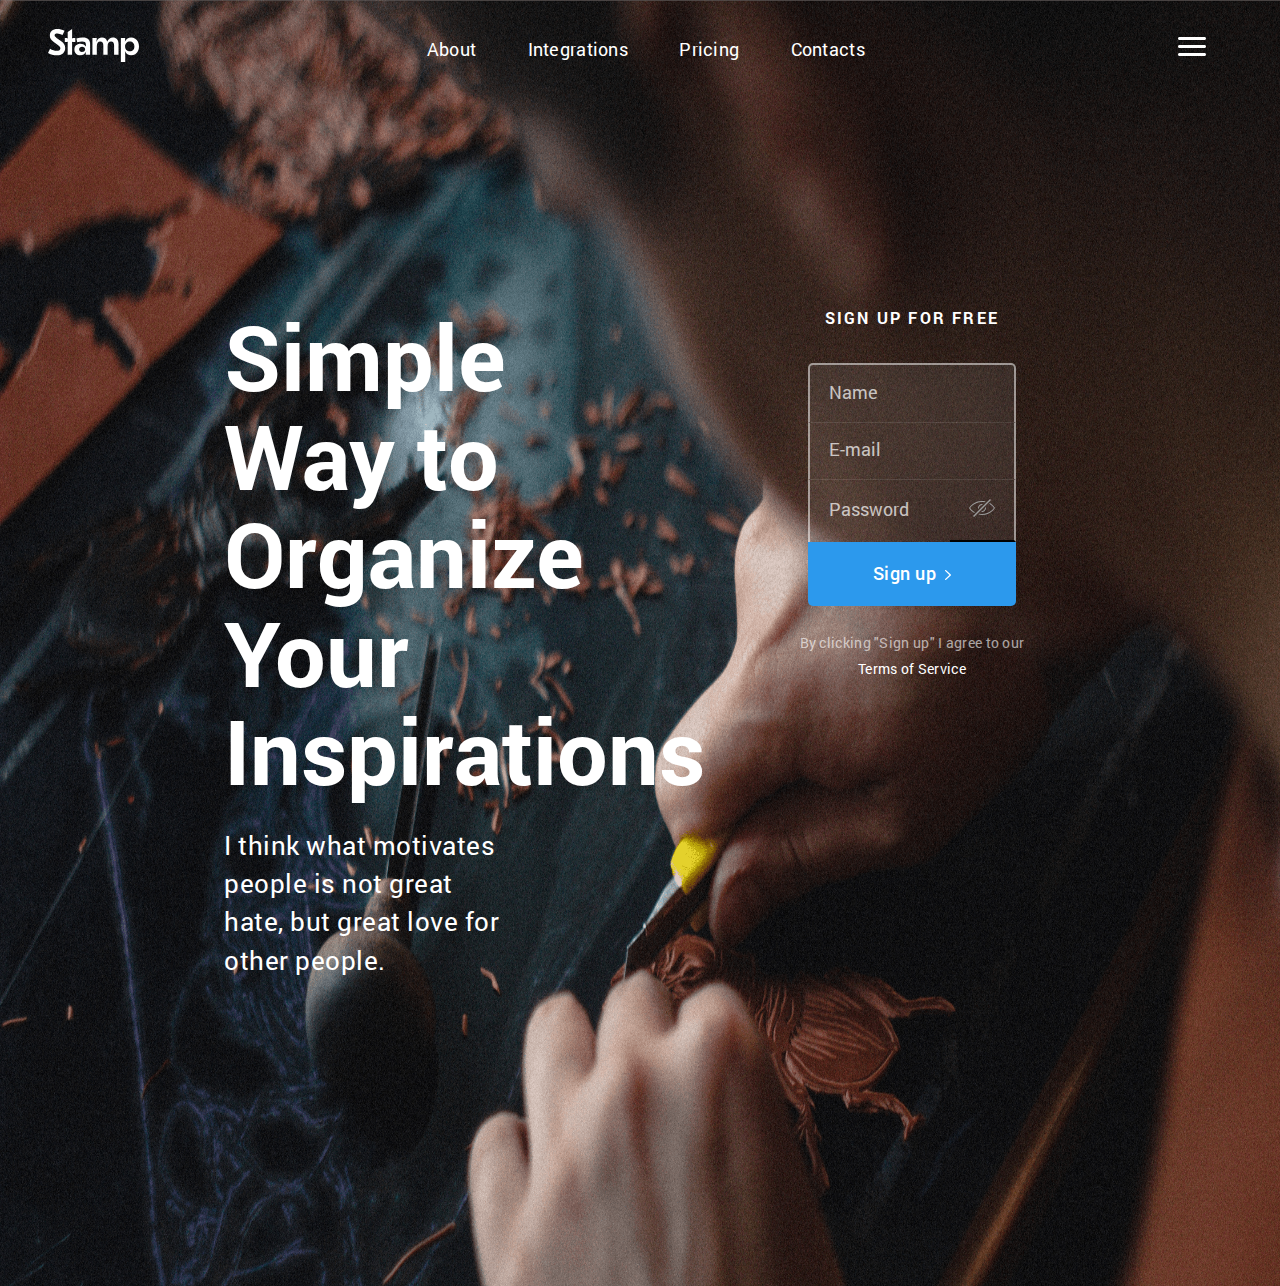
==== index.html @ 06d4e89f "Building layout per design.png" ====
<!DOCTYPE html>
<html lang="en">
  <head>
    <meta charset="utf-8">
    <meta http-equiv="X-UA-Compatible" content="IE=edge">
    <meta name="viewport" content="width=device-width, initial-scale=1.0">
    <title>Thesis - Stamp assessment</title>
    <link href="css/style.css" rel="stylesheet">
    <link href="css/responsive.css" rel="stylesheet">
    <link href="css/nav.css" rel="stylesheet">
    <link href="css/section-hero.css" rel="stylesheet">
  </head>
  <body>
    <header>
      <div class="container">
        <div class="items-container">
          <h1 class="header-logo">
            <a href="#" class="nav-brand">
              <svg width="91px" height="33px" viewBox="0 0 91 33" version="1.1" xmlns="http://www.w3.org/2000/svg" xmlns:xlink="http://www.w3.org/1999/xlink"><g id="Page-1" stroke="none" stroke-width="1" fill="none" fill-rule="evenodd"><g id="Header" transform="translate(-60.000000, -33.000000)" fill="#FFFFFF">
                <path d="M76.589137,34.8032787 L74.5379856,38.9868852 C72.7147307,37.9530003 70.9634728,37.4360656 69.2841591,37.4360656 C67.5088847,37.4360656 66.6212608,38.0491742 66.6212608,39.2754098 C66.6212608,39.7562866 66.7651998,40.1830582 67.0530821,40.5557377 C67.3409645,40.9284172 67.844751,41.3792323 68.5644569,41.9081967 L72.9186555,45.0098361 C74.4300378,46.0677649 75.5215753,47.1376995 76.1933008,48.2196721 C76.8650262,49.3016448 77.2008839,50.575949 77.2008839,52.042623 C77.2008839,54.374875 76.4452041,56.1721248 74.9338218,57.4344262 C73.4224395,58.6967276 71.3233289,59.3278689 68.6364271,59.3278689 C67.0770644,59.3278689 65.5537098,59.1114776 64.0663177,58.6786885 C62.5789256,58.2458995 61.2235,57.6568343 60,56.9114754 L62.0871365,52.6918033 C63.1427051,53.3409869 64.2462376,53.8639324 65.3977669,54.2606557 C66.5492963,54.657379 67.6768185,54.8557377 68.7803675,54.8557377 C69.9318969,54.8557377 70.8195208,54.6213138 71.4432659,54.152459 C72.0670109,53.6836042 72.3788788,53.0644847 72.3788788,52.295082 C72.3788788,51.7180299 72.1869601,51.1710408 71.803117,50.6540984 C71.4192739,50.1371559 70.7715483,49.5541016 69.8599209,48.904918 L65.7576181,45.947541 C64.4381573,45.0098314 63.4485766,44.0120271 62.7888462,42.9540984 C62.1291159,41.8961696 61.7992556,40.7060175 61.7992556,39.3836066 C61.7992556,37.412012 62.4649736,35.855197 63.7964294,34.7131148 C65.1278852,33.5710325 66.9691051,33 69.3201442,33 C71.7191637,33 74.1421371,33.6010869 76.589137,34.8032787 L76.589137,34.8032787 Z M84.1174343,40.6459016 C84.1174343,41.3912606 84.0574597,41.9562822 83.9375087,42.3409836 L84.0454641,42.4131148 C84.1894052,42.2928956 84.3753265,42.2147543 84.6032333,42.1786885 C84.8311402,42.1426228 85.1490055,42.1245902 85.5568388,42.1245902 L87.3201093,42.1245902 L87.3201093,46.0557377 L85.5568388,46.0557377 C85.1250153,46.0557377 84.8011525,46.0377051 84.5852408,46.0016393 C84.369329,45.9655736 84.1894052,45.899454 84.0454641,45.8032787 L83.9375087,45.8754098 C84.0094793,46.1158482 84.057459,46.4043699 84.0814492,46.7409836 C84.1054394,47.0775973 84.1174343,47.4622929 84.1174343,47.895082 L84.1174343,58.7868852 L79.6912654,58.7868852 L79.6912654,47.895082 C79.6912654,47.4622929 79.7032603,47.0775973 79.7272505,46.7409836 C79.7512407,46.4043699 79.8112153,46.1158482 79.9071761,45.8754098 L79.7992207,45.8032787 C79.6312894,45.899454 79.4453682,45.9655736 79.2414515,46.0016393 C79.0375348,46.0377051 78.7076746,46.0557377 78.2518609,46.0557377 L76.8124564,46.0557377 L76.8124564,42.1245902 L78.2518609,42.1245902 C78.6836844,42.1245902 79.0135446,42.1426228 79.2414515,42.1786885 C79.4693584,42.2147543 79.6552796,42.2928956 79.7992207,42.4131148 L79.9071761,42.3409836 C79.7632349,41.9562822 79.6912654,41.3912606 79.6912654,40.6459016 L79.6912654,36.0655738 L83.7575832,33.2163934 L84.1174343,33.2163934 L84.1174343,40.6459016 Z M100.354129,43.1704918 C101.529648,44.2284206 102.117399,45.9355073 102.117399,48.2918033 L102.117399,58.7868852 L97.6552454,58.7868852 C97.6552454,57.656825 97.8351692,56.6710425 98.1950221,55.8295082 L98.0510816,55.757377 C96.8275817,58.1377168 94.9203898,59.3278689 92.3294487,59.3278689 C90.5541743,59.3278689 89.1207816,58.7929015 88.0292277,57.7229508 C86.9376738,56.6530001 86.3919051,55.2404459 86.3919051,53.4852459 C86.3919051,51.7300459 86.9376738,50.3295134 88.0292277,49.2836066 C89.1207816,48.2376997 90.5781641,47.7147541 92.4014189,47.7147541 C93.6489091,47.7147541 94.746444,47.9611997 95.6940568,48.4540984 C96.6416695,48.946997 97.4033467,49.6622904 97.9791114,50.6 L98.1230519,50.5278689 C97.9311303,49.9508168 97.835171,49.1333386 97.835171,48.0754098 C97.7871906,47.2098317 97.4453354,46.5486362 96.8095953,46.0918033 C96.1738551,45.6349704 95.2922286,45.4065574 94.1646895,45.4065574 C92.8692189,45.4065574 91.2259152,45.6469921 89.234729,46.1278689 L88.3710863,42.4131148 C90.5302039,41.8601065 92.6173195,41.5836066 94.6324959,41.5836066 C97.2714174,41.5836066 99.1786093,42.112563 100.354129,43.1704918 L100.354129,43.1704918 Z M91.9336125,51.4655738 C91.381838,51.9464505 91.1059549,52.5715809 91.1059549,53.3409836 C91.1059549,54.1103864 91.3758405,54.7295059 91.9156199,55.1983607 C92.4553993,55.6672155 93.1690969,55.9016393 94.0567341,55.9016393 C94.9683615,55.9016393 95.7120464,55.6612046 96.2878111,55.1803279 C96.8635758,54.6994511 97.1514538,54.0743208 97.1514538,53.304918 C97.1514538,52.5595591 96.8695733,51.9464505 96.3058037,51.4655738 C95.7420341,50.984697 95.0043467,50.7442623 94.0927192,50.7442623 C93.205082,50.7442623 92.485387,50.984697 91.9336125,51.4655738 L91.9336125,51.4655738 Z M104.427855,42.1245902 L108.782054,42.1245902 C108.782054,43.3989135 108.65011,44.565022 108.386218,45.6229508 L108.530158,45.695082 C109.081933,44.2764956 109.79563,43.2366153 110.671272,42.5754098 C111.546915,41.9142043 112.692429,41.5836066 114.107851,41.5836066 C116.818743,41.5836066 118.510026,42.9300412 119.181752,45.6229508 L119.325692,45.6229508 C119.733525,44.3726713 120.417236,43.3868889 121.376843,42.6655738 C122.336451,41.9442587 123.523948,41.5836066 124.93937,41.5836066 C126.690654,41.5836066 128.058074,42.1305956 129.041672,43.2245902 C130.02527,44.3185847 130.517062,45.9234867 130.517062,48.0393443 L130.517062,58.7868852 L126.090893,58.7868852 L126.090893,49.4819672 C126.090893,48.1355124 125.839,47.1557408 125.335206,46.542623 C124.831412,45.9295051 124.075732,45.6229508 123.068144,45.6229508 C120.765085,45.6229508 119.613573,47.2699289 119.613573,50.5639344 L119.613573,58.7868852 L115.331344,58.7868852 L115.331344,49.4459016 C115.331344,48.0994468 115.073454,47.1256861 114.557665,46.5245902 C114.041875,45.9234943 113.280198,45.6229508 112.27261,45.6229508 C109.969551,45.6229508 108.818039,47.2699289 108.818039,50.5639344 L108.818039,58.7868852 L104.427855,58.7868852 L104.427855,42.1245902 Z M147.185578,42.7016393 C148.385088,43.4469983 149.320691,44.4928894 149.992417,45.8393443 C150.664142,47.1857991 151,48.7245815 151,50.4557377 C151,52.2109377 150.67014,53.755731 150.010409,55.0901639 C149.350679,56.4245968 148.42707,57.4644771 147.239556,58.2098361 C146.052041,58.955195 144.690618,59.3278689 143.155245,59.3278689 C141.739824,59.3278689 140.504347,58.9852493 139.448779,58.3 C138.39321,57.6147507 137.589551,56.6109356 137.037776,55.2885246 L136.893836,55.3245902 C137.109748,56.3584751 137.217702,57.4885185 137.217702,58.7147541 L137.217702,66 L132.863503,66 L132.863503,42.1245902 L137.181717,42.1245902 C137.181717,43.5672203 137.073762,44.7213071 136.857851,45.5868852 L137.001791,45.6229508 C138.297262,42.9300412 140.336398,41.5836066 143.11926,41.5836066 C144.630643,41.5836066 145.986068,41.9562804 147.185578,42.7016393 L147.185578,42.7016393 Z M138.405211,46.957377 C137.517573,47.846999 137.073761,49.0131075 137.073761,50.4557377 C137.073761,51.8983679 137.517573,53.0644764 138.405211,53.9540984 C139.292848,54.8437203 140.44436,55.2885246 141.859781,55.2885246 C143.275203,55.2885246 144.384733,54.855742 145.188404,53.9901639 C145.992076,53.1245858 146.393906,51.9464555 146.393906,50.4557377 C146.393906,48.9650199 145.986078,47.7868896 145.170412,46.9213115 C144.354745,46.0557334 143.251213,45.6229508 141.859781,45.6229508 C140.44436,45.6229508 139.292848,46.0677551 138.405211,46.957377 L138.405211,46.957377 Z" id="Logo">
                </path></g></g>
              </svg>
            </a>
          </h1>
          <nav class="navbar-list">
            <ul class="nav-list">
              <li class="nav-item">
                <a href="#" class="nav-link robo-reg">About</a>
              </li>
              <li class="nav-item">
                <a href="#" class="nav-link robo-reg">Integrations</a>
              </li>
              <li class="nav-item">
                <a href="#" class="nav-link robo-reg">Pricing</a>
              </li>
              <li class="nav-item">
                <a href="#" class="nav-link robo-reg">Contacts</a>
              </li>
            </ul>
          </nav>
          <nav class="navbar-list-icon">
            <div class="nav-bars">
              <a href="">
                <svg width="28px" height="19px" viewBox="0 0 28 19" version="1.1" xmlns="http://www.w3.org/2000/svg" xmlns:xlink="http://www.w3.org/1999/xlink"><g id="Page-1" stroke="none" stroke-width="1" fill="none" fill-rule="evenodd"><g id="Header" transform="translate(-1352.000000, -40.000000)" fill="#FFFFFF">
                  <path d="M1378.6,48 L1353.4,48 C1352.6272,48 1352,48.672 1352,49.5 C1352,50.328 1352.6272,51 1353.4,51 L1378.6,51 C1379.3728,51 1380,50.328 1380,49.5 C1380,48.672 1379.3728,48 1378.6,48 M1378.6,56 L1353.4,56 C1352.6272,56 1352,56.672 1352,57.5 C1352,58.328 1352.6272,59 1353.4,59 L1378.6,59 C1379.3728,59 1380,58.328 1380,57.5 C1380,56.672 1379.3728,56 1378.6,56 M1353.4,43 L1378.6,43 C1379.3728,43 1380,42.328 1380,41.5 C1380,40.672 1379.3728,40 1378.6,40 L1353.4,40 C1352.6272,40 1352,40.672 1352,41.5 C1352,42.328 1352.6272,43 1353.4,43" id="Menu-Icon">
                  </path></g></g>
                </svg>
              </a>
            </div>
          </nav>
        </div> <!-- /.items-container -->
      </div> <!-- /.container -->
    </header>
    <section class="hero flex-container">
      <div class="hero-text">
        <h1 class="robo-bold">Simple Way to Organize Your Inspirations</h1>
        <p class="robo-reg">I think what motivates people is not great hate, but great love for other people.</p>
      </div> <!-- /.hero-text -->
      <div class="hero-form">
        <h4 class="robo-bold text-center">Sign up for free</h4>
        <div class="input-group">
          <form> <!-- inactive / no submission -->
            <input type="text" name="name" placeholder="Name" value="" class="robo-reg name-input" />
            <input type="text" name="email" placeholder="E-mail" value="" class="robo-reg email-input" />
            <div class="password-input">
              <input type="password" name="password" placeholder="Password" value="" class="robo-reg" id="id_password" />
              <button type="button" class="pass-btn"><svg id="togglePassword" width="26px" height="18px" viewBox="0 0 26 18" version="1.1" xmlns="http://www.w3.org/2000/svg" xmlns:xlink="http://www.w3.org/1999/xlink"><g id="Page-1" stroke="none" stroke-width="1" fill="none" fill-rule="evenodd"><g id="Page" transform="translate(-1244.000000, -463.000000)" fill="#9B9B9B"><g id="Sign-Up-Form" transform="translate(830.000000, 267.000000)"><g id="Form" transform="translate(0.000000, 52.000000)">
                <path d="M419.108699,157.891301 C415.617208,155.830115 414,153 414,153 C414,153 418,146 427,146 C428.304511,146 429.503975,146.147065 430.601439,146.398561 L429.751902,147.248098 C428.897148,147.090055 427.980093,147 427,147 C419,147 415.199951,153 415.199951,153 C415.199951,153 416.714728,155.391723 419.844927,157.155073 L419.108699,157.891301 L419.108699,157.891301 L419.108699,157.891301 L419.108699,157.891301 Z M423.398561,159.601439 C424.496025,159.852936 425.695489,160 427,160 C436,159.999999 440,153 440,153 C440,153 438.382792,150.169886 434.891301,148.108699 L434.155073,148.844927 C437.285272,150.608278 438.800049,153 438.800049,153 C438.800049,153 435,158.999999 427,159 C426.019907,159 425.102851,158.909945 424.248098,158.751902 L423.398561,159.601439 L423.398561,159.601439 L423.398561,159.601439 L423.398561,159.601439 Z M430.898653,152.101347 C430.964966,152.390211 431,152.691014 431,153 C431,155.209139 429.209139,157 427,157 C426.691014,157 426.390212,156.964966 426.101347,156.898653 L427,156 C427.767767,156 428.535534,155.707107 429.12132,155.12132 C429.707107,154.535534 430,153.767767 430,153 L430.898653,152.101347 L430.898653,152.101347 L430.898653,152.101347 L430.898653,152.101347 Z M427.898653,149.101347 C427.609788,149.035034 427.308986,149 427,149 C424.790861,149 423,150.790861 423,153 C423,153.308986 423.035034,153.609789 423.101347,153.898653 L424,153 C424,152.232233 424.292893,151.464466 424.87868,150.87868 C425.464466,150.292893 426.232233,150 427,150 L427.898653,149.101347 L427.898653,149.101347 L427.898653,149.101347 L427.898653,149.101347 Z M435,144 L418,161 L419,162 L436,145 L435,144 L435,144 L435,144 Z" id="Icon">
                </path></g></g></g></g>
              </svg></button>
            </div> <!-- /.password-input -->
            <button type="button" name="button" class="form-btn robo-med">Sign up&nbsp;&nbsp;<svg width="6px" height="10px" viewBox="0 0 6 10" version="1.1" xmlns="http://www.w3.org/2000/svg" xmlns:xlink="http://www.w3.org/1999/xlink"><g id="Page-1" stroke="none" stroke-width="1" fill="none" fill-rule="evenodd"><g id="Page" transform="translate(-1093.000000, -526.000000)" fill="#FFFFFF"><g id="Sign-Up-Form" transform="translate(830.000000, 267.000000)"><g id="Form" transform="translate(0.000000, 52.000000)"><path d="M264.137885,207.183278 C263.877854,206.938907 263.455553,206.938907 263.195522,207.183278 C262.934826,207.427025 262.934826,207.823268 263.195522,208.067015 L267.390601,212.000078 L263.195522,215.933142 C262.934826,216.176888 262.934826,216.573132 263.195522,216.816878 C263.32587,216.938751 263.496121,217 263.667036,217 C263.837287,217 264.007537,216.938751 264.137885,216.816878 L268.804478,212.441946 C269.065174,212.1982 269.065174,211.801956 268.804478,211.55821 L264.137885,207.183278 Z" id="Icon"></path></g></g></g></g></svg></button>
          </form>
        </div> <!-- /.input-group -->
        <p class="robo-reg text-center" style="opacity: .6;">By clicking "Sign up" I agree to our</p>
        <p class="robo-reg text-center"><a href="#" class="terms-link">Terms of Service</a></p>
      </div> <!-- /.hero-form -->
    </section>

    <script src="js/main.js"></script>
  </body>
</html>
---- css/style.css ----
* {
  margin: 0;
  padding: 0;
}

*, *::before, *::after {
  box-sizing: border-box;
}

html {
  box-sizing: border-box;
}

body {
  /* min-height: 100vh; */
  background-image: url("../images/background-min.png");
  background-repeat: no-repeat;
  background-size: 100% 100%;
  background-position: top;

}

@font-face {
  font-family: robotoBold;
  src: url(roboto/Roboto-Bold.ttf);
}

.robo-bold {
  font-family: robotoBold;
}

@font-face {
  font-family: robotoRegular;
  src: url(roboto/Roboto-Regular.ttf);
}

.robo-reg {
  font-family: robotoRegular;
}

@font-face {
  font-family: robotoLight;
  src: url(roboto/Roboto-Light.ttf);
}

.robo-light {
  font-family: robotoLight;
}

@font-face {
  font-family: robotoMedium;
  src: url(roboto/Roboto-Medium.ttf);
}

.robo-med {
  font-family: robotoMedium;
}

.text-center {
  text-align: center !important;
}
.text-left {
  text-align: left !important;
}
.text-right {
  text-align: right !important;
}
---- css/responsive.css ----
@media (max-width: 768px) {
  .flex-container {
    flex-direction: column;
  }
  .flex-container > div {
    padding: 1rem 2rem;
  }
}

@media (max-width: 768px) {
  .nav-list {
    position: fixed;
    left: -100%;
    top: 5rem;
    flex-direction: column;

    width: 100%;

    text-align: center;
    transition: 0.3s;

  }

  /* .nav-menu.active {
    left: 0;
  } */

  .nav-item {
    margin: 2.5rem 0;
  }

  /* .hamburger {
    display: block;
    cursor: pointer;
  } */
}

@media (max-width: 700px) {
  body {
    background-size: cover;
  }
}
---- css/nav.css ----
header {
  position: absolute;
  top: 0;
  left: 0;
  width: 100%;
}

.container {
  position: relative;
  margin: 0 auto;
  padding: 0 16px;
  max-width: calc(100vw - 5%);
}

.items-container {
  display: flex;
  justify-content: space-between;
  align-items:
  min-height: 60px;
  padding: 1.8rem 0;
}

.nav-brand {
  display: block;
  outline: none;
}

.navbar-list {
  position: relative;
  z-index: 100;
}

.nav-list {
  display: flex;
  align-items: center;
  margin: 0;
  padding: 0;
  list-style: none;
}

.nav-item, .nav-bars {
  padding: .5rem 1.6rem;
}

.nav-link {
  color: #fff;
  text-decoration: none;
  font-size: 18px;
  letter-spacing: .3px;
}
---- css/section-hero.css ----
.flex-container {
  justify-content: space-between;
  padding: 18rem 6rem;
}

.flex-container, .password-input {
  display: flex;
}

.flex-container > div {
  /* margin: .5rem; */
  padding: 1.2rem 8rem;
  width: 50%;
}

.hero h1 {
  font-size: 5.6rem;
  line-height: 1.1;
  margin-bottom: 1.6rem;
}

.hero h1, .hero p, .hero-form p, .input-group input::placeholder, .form-btn, .hero-form h4, .terms-link {
  color: #fff;
}

.hero-text p {
  font-size: 1.6rem;
  letter-spacing: .5px;
  line-height: 1.5;
}

.hero-form h4 {
  letter-spacing: 2.2px;
  margin-bottom: 2.2rem;
  font-size: 1rem;
  text-transform: uppercase;
}

.input-group input {
  border-left: 2px solid rgba(255, 255, 255, 0.5);
}

.input-group input, .form-btn {
  width: 100%;
}

.input-group input, .pass-btn {
  background: rgba(255, 255, 255, 0.08);
  outline: none;
  padding: 1.2rem;
}

.name-input {
  border-radius: 5px 5px 0 0;
  border-top: 2px solid rgba(255, 255, 255, 0.5);
}

.name-input, .email-input {
  border-bottom: 1px solid rgba(255, 255, 255, 0.1);
}

.name-input, .email-input, .pass-btn {
  border-right: 2px solid rgba(255, 255, 255, 0.5);
}

.email-input, #id_password, .pass-btn {
  border-top: none;
}

#id_password {
  width: 90%;
  border-right: none;
  border-radius: 0;
  border-bottom: none;
}

.pass-btn {
  border-left: none;
}

.input-group input::placeholder {
  opacity: .7;
}

.input-group input::placeholder, .form-btn {
  font-size: 1.1rem;
}

.input-group {
  padding-left: 2.5rem;
  padding-right: 2.5rem;
  margin-bottom: 1.5rem;
}

.form-btn {
  background: #2C99ED;
  letter-spacing: .5px;
  border: none;
  border-radius: 0 0 5px 5px;
  padding: 1.3rem;
}

.form-btn, .terms-link {
  transition: all .3s ease;
}

.form-btn:hover {
  background: rgba(44,153,237,0.8);
}

.form-btn:hover, #togglePassword:hover {
  cursor: pointer;
}

.hero-form p {
  letter-spacing: .3px;
  line-height: 1.8;
  font-size: .9rem;
}

.terms-link {
  text-decoration: none;
}
.terms-link:hover {
  text-decoration: underline;
}
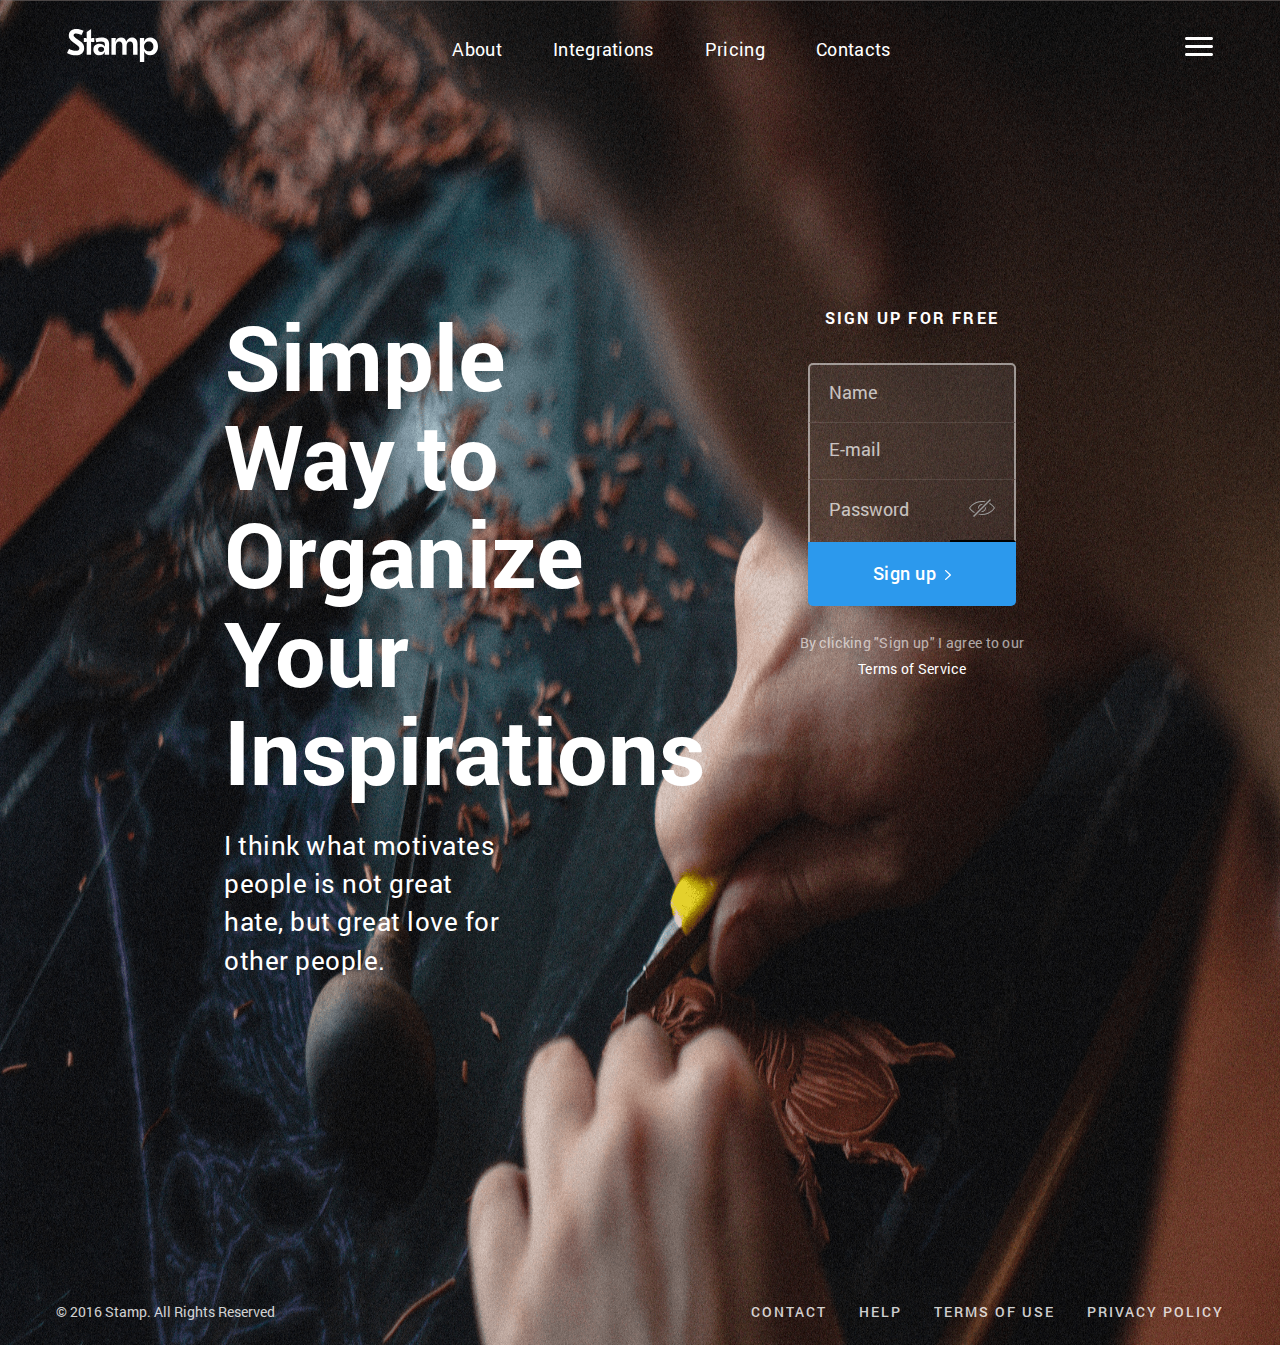
==== commit ad732071: "Building footer and responsive nav" ====
--- a/index.html
+++ b/index.html
@@ -9,73 +9,96 @@
     <link href="css/responsive.css" rel="stylesheet">
     <link href="css/nav.css" rel="stylesheet">
     <link href="css/section-hero.css" rel="stylesheet">
+    <link href="css/footer.css" rel="stylesheet">
   </head>
   <body>
-    <header>
-      <div class="container">
-        <div class="items-container">
-          <h1 class="header-logo">
-            <a href="#" class="nav-brand">
-              <svg width="91px" height="33px" viewBox="0 0 91 33" version="1.1" xmlns="http://www.w3.org/2000/svg" xmlns:xlink="http://www.w3.org/1999/xlink"><g id="Page-1" stroke="none" stroke-width="1" fill="none" fill-rule="evenodd"><g id="Header" transform="translate(-60.000000, -33.000000)" fill="#FFFFFF">
-                <path d="M76.589137,34.8032787 L74.5379856,38.9868852 C72.7147307,37.9530003 70.9634728,37.4360656 69.2841591,37.4360656 C67.5088847,37.4360656 66.6212608,38.0491742 66.6212608,39.2754098 C66.6212608,39.7562866 66.7651998,40.1830582 67.0530821,40.5557377 C67.3409645,40.9284172 67.844751,41.3792323 68.5644569,41.9081967 L72.9186555,45.0098361 C74.4300378,46.0677649 75.5215753,47.1376995 76.1933008,48.2196721 C76.8650262,49.3016448 77.2008839,50.575949 77.2008839,52.042623 C77.2008839,54.374875 76.4452041,56.1721248 74.9338218,57.4344262 C73.4224395,58.6967276 71.3233289,59.3278689 68.6364271,59.3278689 C67.0770644,59.3278689 65.5537098,59.1114776 64.0663177,58.6786885 C62.5789256,58.2458995 61.2235,57.6568343 60,56.9114754 L62.0871365,52.6918033 C63.1427051,53.3409869 64.2462376,53.8639324 65.3977669,54.2606557 C66.5492963,54.657379 67.6768185,54.8557377 68.7803675,54.8557377 C69.9318969,54.8557377 70.8195208,54.6213138 71.4432659,54.152459 C72.0670109,53.6836042 72.3788788,53.0644847 72.3788788,52.295082 C72.3788788,51.7180299 72.1869601,51.1710408 71.803117,50.6540984 C71.4192739,50.1371559 70.7715483,49.5541016 69.8599209,48.904918 L65.7576181,45.947541 C64.4381573,45.0098314 63.4485766,44.0120271 62.7888462,42.9540984 C62.1291159,41.8961696 61.7992556,40.7060175 61.7992556,39.3836066 C61.7992556,37.412012 62.4649736,35.855197 63.7964294,34.7131148 C65.1278852,33.5710325 66.9691051,33 69.3201442,33 C71.7191637,33 74.1421371,33.6010869 76.589137,34.8032787 L76.589137,34.8032787 Z M84.1174343,40.6459016 C84.1174343,41.3912606 84.0574597,41.9562822 83.9375087,42.3409836 L84.0454641,42.4131148 C84.1894052,42.2928956 84.3753265,42.2147543 84.6032333,42.1786885 C84.8311402,42.1426228 85.1490055,42.1245902 85.5568388,42.1245902 L87.3201093,42.1245902 L87.3201093,46.0557377 L85.5568388,46.0557377 C85.1250153,46.0557377 84.8011525,46.0377051 84.5852408,46.0016393 C84.369329,45.9655736 84.1894052,45.899454 84.0454641,45.8032787 L83.9375087,45.8754098 C84.0094793,46.1158482 84.057459,46.4043699 84.0814492,46.7409836 C84.1054394,47.0775973 84.1174343,47.4622929 84.1174343,47.895082 L84.1174343,58.7868852 L79.6912654,58.7868852 L79.6912654,47.895082 C79.6912654,47.4622929 79.7032603,47.0775973 79.7272505,46.7409836 C79.7512407,46.4043699 79.8112153,46.1158482 79.9071761,45.8754098 L79.7992207,45.8032787 C79.6312894,45.899454 79.4453682,45.9655736 79.2414515,46.0016393 C79.0375348,46.0377051 78.7076746,46.0557377 78.2518609,46.0557377 L76.8124564,46.0557377 L76.8124564,42.1245902 L78.2518609,42.1245902 C78.6836844,42.1245902 79.0135446,42.1426228 79.2414515,42.1786885 C79.4693584,42.2147543 79.6552796,42.2928956 79.7992207,42.4131148 L79.9071761,42.3409836 C79.7632349,41.9562822 79.6912654,41.3912606 79.6912654,40.6459016 L79.6912654,36.0655738 L83.7575832,33.2163934 L84.1174343,33.2163934 L84.1174343,40.6459016 Z M100.354129,43.1704918 C101.529648,44.2284206 102.117399,45.9355073 102.117399,48.2918033 L102.117399,58.7868852 L97.6552454,58.7868852 C97.6552454,57.656825 97.8351692,56.6710425 98.1950221,55.8295082 L98.0510816,55.757377 C96.8275817,58.1377168 94.9203898,59.3278689 92.3294487,59.3278689 C90.5541743,59.3278689 89.1207816,58.7929015 88.0292277,57.7229508 C86.9376738,56.6530001 86.3919051,55.2404459 86.3919051,53.4852459 C86.3919051,51.7300459 86.9376738,50.3295134 88.0292277,49.2836066 C89.1207816,48.2376997 90.5781641,47.7147541 92.4014189,47.7147541 C93.6489091,47.7147541 94.746444,47.9611997 95.6940568,48.4540984 C96.6416695,48.946997 97.4033467,49.6622904 97.9791114,50.6 L98.1230519,50.5278689 C97.9311303,49.9508168 97.835171,49.1333386 97.835171,48.0754098 C97.7871906,47.2098317 97.4453354,46.5486362 96.8095953,46.0918033 C96.1738551,45.6349704 95.2922286,45.4065574 94.1646895,45.4065574 C92.8692189,45.4065574 91.2259152,45.6469921 89.234729,46.1278689 L88.3710863,42.4131148 C90.5302039,41.8601065 92.6173195,41.5836066 94.6324959,41.5836066 C97.2714174,41.5836066 99.1786093,42.112563 100.354129,43.1704918 L100.354129,43.1704918 Z M91.9336125,51.4655738 C91.381838,51.9464505 91.1059549,52.5715809 91.1059549,53.3409836 C91.1059549,54.1103864 91.3758405,54.7295059 91.9156199,55.1983607 C92.4553993,55.6672155 93.1690969,55.9016393 94.0567341,55.9016393 C94.9683615,55.9016393 95.7120464,55.6612046 96.2878111,55.1803279 C96.8635758,54.6994511 97.1514538,54.0743208 97.1514538,53.304918 C97.1514538,52.5595591 96.8695733,51.9464505 96.3058037,51.4655738 C95.7420341,50.984697 95.0043467,50.7442623 94.0927192,50.7442623 C93.205082,50.7442623 92.485387,50.984697 91.9336125,51.4655738 L91.9336125,51.4655738 Z M104.427855,42.1245902 L108.782054,42.1245902 C108.782054,43.3989135 108.65011,44.565022 108.386218,45.6229508 L108.530158,45.695082 C109.081933,44.2764956 109.79563,43.2366153 110.671272,42.5754098 C111.546915,41.9142043 112.692429,41.5836066 114.107851,41.5836066 C116.818743,41.5836066 118.510026,42.9300412 119.181752,45.6229508 L119.325692,45.6229508 C119.733525,44.3726713 120.417236,43.3868889 121.376843,42.6655738 C122.336451,41.9442587 123.523948,41.5836066 124.93937,41.5836066 C126.690654,41.5836066 128.058074,42.1305956 129.041672,43.2245902 C130.02527,44.3185847 130.517062,45.9234867 130.517062,48.0393443 L130.517062,58.7868852 L126.090893,58.7868852 L126.090893,49.4819672 C126.090893,48.1355124 125.839,47.1557408 125.335206,46.542623 C124.831412,45.9295051 124.075732,45.6229508 123.068144,45.6229508 C120.765085,45.6229508 119.613573,47.2699289 119.613573,50.5639344 L119.613573,58.7868852 L115.331344,58.7868852 L115.331344,49.4459016 C115.331344,48.0994468 115.073454,47.1256861 114.557665,46.5245902 C114.041875,45.9234943 113.280198,45.6229508 112.27261,45.6229508 C109.969551,45.6229508 108.818039,47.2699289 108.818039,50.5639344 L108.818039,58.7868852 L104.427855,58.7868852 L104.427855,42.1245902 Z M147.185578,42.7016393 C148.385088,43.4469983 149.320691,44.4928894 149.992417,45.8393443 C150.664142,47.1857991 151,48.7245815 151,50.4557377 C151,52.2109377 150.67014,53.755731 150.010409,55.0901639 C149.350679,56.4245968 148.42707,57.4644771 147.239556,58.2098361 C146.052041,58.955195 144.690618,59.3278689 143.155245,59.3278689 C141.739824,59.3278689 140.504347,58.9852493 139.448779,58.3 C138.39321,57.6147507 137.589551,56.6109356 137.037776,55.2885246 L136.893836,55.3245902 C137.109748,56.3584751 137.217702,57.4885185 137.217702,58.7147541 L137.217702,66 L132.863503,66 L132.863503,42.1245902 L137.181717,42.1245902 C137.181717,43.5672203 137.073762,44.7213071 136.857851,45.5868852 L137.001791,45.6229508 C138.297262,42.9300412 140.336398,41.5836066 143.11926,41.5836066 C144.630643,41.5836066 145.986068,41.9562804 147.185578,42.7016393 L147.185578,42.7016393 Z M138.405211,46.957377 C137.517573,47.846999 137.073761,49.0131075 137.073761,50.4557377 C137.073761,51.8983679 137.517573,53.0644764 138.405211,53.9540984 C139.292848,54.8437203 140.44436,55.2885246 141.859781,55.2885246 C143.275203,55.2885246 144.384733,54.855742 145.188404,53.9901639 C145.992076,53.1245858 146.393906,51.9464555 146.393906,50.4557377 C146.393906,48.9650199 145.986078,47.7868896 145.170412,46.9213115 C144.354745,46.0557334 143.251213,45.6229508 141.859781,45.6229508 C140.44436,45.6229508 139.292848,46.0677551 138.405211,46.957377 L138.405211,46.957377 Z" id="Logo">
-                </path></g></g>
-              </svg>
-            </a>
-          </h1>
-          <nav class="navbar-list">
-            <ul class="nav-list">
-              <li class="nav-item">
-                <a href="#" class="nav-link robo-reg">About</a>
-              </li>
-              <li class="nav-item">
-                <a href="#" class="nav-link robo-reg">Integrations</a>
-              </li>
-              <li class="nav-item">
-                <a href="#" class="nav-link robo-reg">Pricing</a>
-              </li>
-              <li class="nav-item">
-                <a href="#" class="nav-link robo-reg">Contacts</a>
-              </li>
-            </ul>
-          </nav>
-          <nav class="navbar-list-icon">
-            <div class="nav-bars">
-              <a href="">
-                <svg width="28px" height="19px" viewBox="0 0 28 19" version="1.1" xmlns="http://www.w3.org/2000/svg" xmlns:xlink="http://www.w3.org/1999/xlink"><g id="Page-1" stroke="none" stroke-width="1" fill="none" fill-rule="evenodd"><g id="Header" transform="translate(-1352.000000, -40.000000)" fill="#FFFFFF">
-                  <path d="M1378.6,48 L1353.4,48 C1352.6272,48 1352,48.672 1352,49.5 C1352,50.328 1352.6272,51 1353.4,51 L1378.6,51 C1379.3728,51 1380,50.328 1380,49.5 C1380,48.672 1379.3728,48 1378.6,48 M1378.6,56 L1353.4,56 C1352.6272,56 1352,56.672 1352,57.5 C1352,58.328 1352.6272,59 1353.4,59 L1378.6,59 C1379.3728,59 1380,58.328 1380,57.5 C1380,56.672 1379.3728,56 1378.6,56 M1353.4,43 L1378.6,43 C1379.3728,43 1380,42.328 1380,41.5 C1380,40.672 1379.3728,40 1378.6,40 L1353.4,40 C1352.6272,40 1352,40.672 1352,41.5 C1352,42.328 1352.6272,43 1353.4,43" id="Menu-Icon">
+    <div id="wrapper">
+      <header>
+        <div class="container">
+          <div class="items-container">
+            <h1 class="header-logo">
+              <a href="#" class="nav-brand">
+                <svg width="91px" height="33px" viewBox="0 0 91 33" version="1.1" xmlns="http://www.w3.org/2000/svg" xmlns:xlink="http://www.w3.org/1999/xlink"><g id="Page-1" stroke="none" stroke-width="1" fill="none" fill-rule="evenodd"><g id="Header" transform="translate(-60.000000, -33.000000)" fill="#FFFFFF">
+                  <path d="M76.589137,34.8032787 L74.5379856,38.9868852 C72.7147307,37.9530003 70.9634728,37.4360656 69.2841591,37.4360656 C67.5088847,37.4360656 66.6212608,38.0491742 66.6212608,39.2754098 C66.6212608,39.7562866 66.7651998,40.1830582 67.0530821,40.5557377 C67.3409645,40.9284172 67.844751,41.3792323 68.5644569,41.9081967 L72.9186555,45.0098361 C74.4300378,46.0677649 75.5215753,47.1376995 76.1933008,48.2196721 C76.8650262,49.3016448 77.2008839,50.575949 77.2008839,52.042623 C77.2008839,54.374875 76.4452041,56.1721248 74.9338218,57.4344262 C73.4224395,58.6967276 71.3233289,59.3278689 68.6364271,59.3278689 C67.0770644,59.3278689 65.5537098,59.1114776 64.0663177,58.6786885 C62.5789256,58.2458995 61.2235,57.6568343 60,56.9114754 L62.0871365,52.6918033 C63.1427051,53.3409869 64.2462376,53.8639324 65.3977669,54.2606557 C66.5492963,54.657379 67.6768185,54.8557377 68.7803675,54.8557377 C69.9318969,54.8557377 70.8195208,54.6213138 71.4432659,54.152459 C72.0670109,53.6836042 72.3788788,53.0644847 72.3788788,52.295082 C72.3788788,51.7180299 72.1869601,51.1710408 71.803117,50.6540984 C71.4192739,50.1371559 70.7715483,49.5541016 69.8599209,48.904918 L65.7576181,45.947541 C64.4381573,45.0098314 63.4485766,44.0120271 62.7888462,42.9540984 C62.1291159,41.8961696 61.7992556,40.7060175 61.7992556,39.3836066 C61.7992556,37.412012 62.4649736,35.855197 63.7964294,34.7131148 C65.1278852,33.5710325 66.9691051,33 69.3201442,33 C71.7191637,33 74.1421371,33.6010869 76.589137,34.8032787 L76.589137,34.8032787 Z M84.1174343,40.6459016 C84.1174343,41.3912606 84.0574597,41.9562822 83.9375087,42.3409836 L84.0454641,42.4131148 C84.1894052,42.2928956 84.3753265,42.2147543 84.6032333,42.1786885 C84.8311402,42.1426228 85.1490055,42.1245902 85.5568388,42.1245902 L87.3201093,42.1245902 L87.3201093,46.0557377 L85.5568388,46.0557377 C85.1250153,46.0557377 84.8011525,46.0377051 84.5852408,46.0016393 C84.369329,45.9655736 84.1894052,45.899454 84.0454641,45.8032787 L83.9375087,45.8754098 C84.0094793,46.1158482 84.057459,46.4043699 84.0814492,46.7409836 C84.1054394,47.0775973 84.1174343,47.4622929 84.1174343,47.895082 L84.1174343,58.7868852 L79.6912654,58.7868852 L79.6912654,47.895082 C79.6912654,47.4622929 79.7032603,47.0775973 79.7272505,46.7409836 C79.7512407,46.4043699 79.8112153,46.1158482 79.9071761,45.8754098 L79.7992207,45.8032787 C79.6312894,45.899454 79.4453682,45.9655736 79.2414515,46.0016393 C79.0375348,46.0377051 78.7076746,46.0557377 78.2518609,46.0557377 L76.8124564,46.0557377 L76.8124564,42.1245902 L78.2518609,42.1245902 C78.6836844,42.1245902 79.0135446,42.1426228 79.2414515,42.1786885 C79.4693584,42.2147543 79.6552796,42.2928956 79.7992207,42.4131148 L79.9071761,42.3409836 C79.7632349,41.9562822 79.6912654,41.3912606 79.6912654,40.6459016 L79.6912654,36.0655738 L83.7575832,33.2163934 L84.1174343,33.2163934 L84.1174343,40.6459016 Z M100.354129,43.1704918 C101.529648,44.2284206 102.117399,45.9355073 102.117399,48.2918033 L102.117399,58.7868852 L97.6552454,58.7868852 C97.6552454,57.656825 97.8351692,56.6710425 98.1950221,55.8295082 L98.0510816,55.757377 C96.8275817,58.1377168 94.9203898,59.3278689 92.3294487,59.3278689 C90.5541743,59.3278689 89.1207816,58.7929015 88.0292277,57.7229508 C86.9376738,56.6530001 86.3919051,55.2404459 86.3919051,53.4852459 C86.3919051,51.7300459 86.9376738,50.3295134 88.0292277,49.2836066 C89.1207816,48.2376997 90.5781641,47.7147541 92.4014189,47.7147541 C93.6489091,47.7147541 94.746444,47.9611997 95.6940568,48.4540984 C96.6416695,48.946997 97.4033467,49.6622904 97.9791114,50.6 L98.1230519,50.5278689 C97.9311303,49.9508168 97.835171,49.1333386 97.835171,48.0754098 C97.7871906,47.2098317 97.4453354,46.5486362 96.8095953,46.0918033 C96.1738551,45.6349704 95.2922286,45.4065574 94.1646895,45.4065574 C92.8692189,45.4065574 91.2259152,45.6469921 89.234729,46.1278689 L88.3710863,42.4131148 C90.5302039,41.8601065 92.6173195,41.5836066 94.6324959,41.5836066 C97.2714174,41.5836066 99.1786093,42.112563 100.354129,43.1704918 L100.354129,43.1704918 Z M91.9336125,51.4655738 C91.381838,51.9464505 91.1059549,52.5715809 91.1059549,53.3409836 C91.1059549,54.1103864 91.3758405,54.7295059 91.9156199,55.1983607 C92.4553993,55.6672155 93.1690969,55.9016393 94.0567341,55.9016393 C94.9683615,55.9016393 95.7120464,55.6612046 96.2878111,55.1803279 C96.8635758,54.6994511 97.1514538,54.0743208 97.1514538,53.304918 C97.1514538,52.5595591 96.8695733,51.9464505 96.3058037,51.4655738 C95.7420341,50.984697 95.0043467,50.7442623 94.0927192,50.7442623 C93.205082,50.7442623 92.485387,50.984697 91.9336125,51.4655738 L91.9336125,51.4655738 Z M104.427855,42.1245902 L108.782054,42.1245902 C108.782054,43.3989135 108.65011,44.565022 108.386218,45.6229508 L108.530158,45.695082 C109.081933,44.2764956 109.79563,43.2366153 110.671272,42.5754098 C111.546915,41.9142043 112.692429,41.5836066 114.107851,41.5836066 C116.818743,41.5836066 118.510026,42.9300412 119.181752,45.6229508 L119.325692,45.6229508 C119.733525,44.3726713 120.417236,43.3868889 121.376843,42.6655738 C122.336451,41.9442587 123.523948,41.5836066 124.93937,41.5836066 C126.690654,41.5836066 128.058074,42.1305956 129.041672,43.2245902 C130.02527,44.3185847 130.517062,45.9234867 130.517062,48.0393443 L130.517062,58.7868852 L126.090893,58.7868852 L126.090893,49.4819672 C126.090893,48.1355124 125.839,47.1557408 125.335206,46.542623 C124.831412,45.9295051 124.075732,45.6229508 123.068144,45.6229508 C120.765085,45.6229508 119.613573,47.2699289 119.613573,50.5639344 L119.613573,58.7868852 L115.331344,58.7868852 L115.331344,49.4459016 C115.331344,48.0994468 115.073454,47.1256861 114.557665,46.5245902 C114.041875,45.9234943 113.280198,45.6229508 112.27261,45.6229508 C109.969551,45.6229508 108.818039,47.2699289 108.818039,50.5639344 L108.818039,58.7868852 L104.427855,58.7868852 L104.427855,42.1245902 Z M147.185578,42.7016393 C148.385088,43.4469983 149.320691,44.4928894 149.992417,45.8393443 C150.664142,47.1857991 151,48.7245815 151,50.4557377 C151,52.2109377 150.67014,53.755731 150.010409,55.0901639 C149.350679,56.4245968 148.42707,57.4644771 147.239556,58.2098361 C146.052041,58.955195 144.690618,59.3278689 143.155245,59.3278689 C141.739824,59.3278689 140.504347,58.9852493 139.448779,58.3 C138.39321,57.6147507 137.589551,56.6109356 137.037776,55.2885246 L136.893836,55.3245902 C137.109748,56.3584751 137.217702,57.4885185 137.217702,58.7147541 L137.217702,66 L132.863503,66 L132.863503,42.1245902 L137.181717,42.1245902 C137.181717,43.5672203 137.073762,44.7213071 136.857851,45.5868852 L137.001791,45.6229508 C138.297262,42.9300412 140.336398,41.5836066 143.11926,41.5836066 C144.630643,41.5836066 145.986068,41.9562804 147.185578,42.7016393 L147.185578,42.7016393 Z M138.405211,46.957377 C137.517573,47.846999 137.073761,49.0131075 137.073761,50.4557377 C137.073761,51.8983679 137.517573,53.0644764 138.405211,53.9540984 C139.292848,54.8437203 140.44436,55.2885246 141.859781,55.2885246 C143.275203,55.2885246 144.384733,54.855742 145.188404,53.9901639 C145.992076,53.1245858 146.393906,51.9464555 146.393906,50.4557377 C146.393906,48.9650199 145.986078,47.7868896 145.170412,46.9213115 C144.354745,46.0557334 143.251213,45.6229508 141.859781,45.6229508 C140.44436,45.6229508 139.292848,46.0677551 138.405211,46.957377 L138.405211,46.957377 Z" id="Logo">
                   </path></g></g>
                 </svg>
               </a>
-            </div>
-          </nav>
-        </div> <!-- /.items-container -->
-      </div> <!-- /.container -->
-    </header>
-    <section class="hero flex-container">
-      <div class="hero-text">
-        <h1 class="robo-bold">Simple Way to Organize Your Inspirations</h1>
-        <p class="robo-reg">I think what motivates people is not great hate, but great love for other people.</p>
-      </div> <!-- /.hero-text -->
-      <div class="hero-form">
-        <h4 class="robo-bold text-center">Sign up for free</h4>
-        <div class="input-group">
-          <form> <!-- inactive / no submission -->
-            <input type="text" name="name" placeholder="Name" value="" class="robo-reg name-input" />
-            <input type="text" name="email" placeholder="E-mail" value="" class="robo-reg email-input" />
-            <div class="password-input">
-              <input type="password" name="password" placeholder="Password" value="" class="robo-reg" id="id_password" />
-              <button type="button" class="pass-btn"><svg id="togglePassword" width="26px" height="18px" viewBox="0 0 26 18" version="1.1" xmlns="http://www.w3.org/2000/svg" xmlns:xlink="http://www.w3.org/1999/xlink"><g id="Page-1" stroke="none" stroke-width="1" fill="none" fill-rule="evenodd"><g id="Page" transform="translate(-1244.000000, -463.000000)" fill="#9B9B9B"><g id="Sign-Up-Form" transform="translate(830.000000, 267.000000)"><g id="Form" transform="translate(0.000000, 52.000000)">
-                <path d="M419.108699,157.891301 C415.617208,155.830115 414,153 414,153 C414,153 418,146 427,146 C428.304511,146 429.503975,146.147065 430.601439,146.398561 L429.751902,147.248098 C428.897148,147.090055 427.980093,147 427,147 C419,147 415.199951,153 415.199951,153 C415.199951,153 416.714728,155.391723 419.844927,157.155073 L419.108699,157.891301 L419.108699,157.891301 L419.108699,157.891301 L419.108699,157.891301 Z M423.398561,159.601439 C424.496025,159.852936 425.695489,160 427,160 C436,159.999999 440,153 440,153 C440,153 438.382792,150.169886 434.891301,148.108699 L434.155073,148.844927 C437.285272,150.608278 438.800049,153 438.800049,153 C438.800049,153 435,158.999999 427,159 C426.019907,159 425.102851,158.909945 424.248098,158.751902 L423.398561,159.601439 L423.398561,159.601439 L423.398561,159.601439 L423.398561,159.601439 Z M430.898653,152.101347 C430.964966,152.390211 431,152.691014 431,153 C431,155.209139 429.209139,157 427,157 C426.691014,157 426.390212,156.964966 426.101347,156.898653 L427,156 C427.767767,156 428.535534,155.707107 429.12132,155.12132 C429.707107,154.535534 430,153.767767 430,153 L430.898653,152.101347 L430.898653,152.101347 L430.898653,152.101347 L430.898653,152.101347 Z M427.898653,149.101347 C427.609788,149.035034 427.308986,149 427,149 C424.790861,149 423,150.790861 423,153 C423,153.308986 423.035034,153.609789 423.101347,153.898653 L424,153 C424,152.232233 424.292893,151.464466 424.87868,150.87868 C425.464466,150.292893 426.232233,150 427,150 L427.898653,149.101347 L427.898653,149.101347 L427.898653,149.101347 L427.898653,149.101347 Z M435,144 L418,161 L419,162 L436,145 L435,144 L435,144 L435,144 Z" id="Icon">
-                </path></g></g></g></g>
-              </svg></button>
-            </div> <!-- /.password-input -->
-            <button type="button" name="button" class="form-btn robo-med">Sign up&nbsp;&nbsp;<svg width="6px" height="10px" viewBox="0 0 6 10" version="1.1" xmlns="http://www.w3.org/2000/svg" xmlns:xlink="http://www.w3.org/1999/xlink"><g id="Page-1" stroke="none" stroke-width="1" fill="none" fill-rule="evenodd"><g id="Page" transform="translate(-1093.000000, -526.000000)" fill="#FFFFFF"><g id="Sign-Up-Form" transform="translate(830.000000, 267.000000)"><g id="Form" transform="translate(0.000000, 52.000000)"><path d="M264.137885,207.183278 C263.877854,206.938907 263.455553,206.938907 263.195522,207.183278 C262.934826,207.427025 262.934826,207.823268 263.195522,208.067015 L267.390601,212.000078 L263.195522,215.933142 C262.934826,216.176888 262.934826,216.573132 263.195522,216.816878 C263.32587,216.938751 263.496121,217 263.667036,217 C263.837287,217 264.007537,216.938751 264.137885,216.816878 L268.804478,212.441946 C269.065174,212.1982 269.065174,211.801956 268.804478,211.55821 L264.137885,207.183278 Z" id="Icon"></path></g></g></g></g></svg></button>
-          </form>
-        </div> <!-- /.input-group -->
-        <p class="robo-reg text-center" style="opacity: .6;">By clicking "Sign up" I agree to our</p>
-        <p class="robo-reg text-center"><a href="#" class="terms-link">Terms of Service</a></p>
-      </div> <!-- /.hero-form -->
-    </section>
+            </h1>
+            <nav class="navbar-list" id="collapseNav">
+              <ul class="nav-list">
+                <li class="nav-item">
+                  <a href="#" class="nav-link robo-reg">About</a>
+                </li>
+                <li class="nav-item">
+                  <a href="#" class="nav-link robo-reg">Integrations</a>
+                </li>
+                <li class="nav-item">
+                  <a href="#" class="nav-link robo-reg">Pricing</a>
+                </li>
+                <li class="nav-item">
+                  <a href="#" class="nav-link robo-reg">Contacts</a>
+                </li>
+              </ul>
+            </nav>
+            <nav class="navbar-list-icon">
+              <div class="nav-bars">
+                <a href="#" onclick="openNav()">
+                  <svg width="28px" height="19px" viewBox="0 0 28 19" version="1.1" xmlns="http://www.w3.org/2000/svg" xmlns:xlink="http://www.w3.org/1999/xlink"><g id="Page-1" stroke="none" stroke-width="1" fill="none" fill-rule="evenodd"><g id="Header" transform="translate(-1352.000000, -40.000000)" fill="#FFFFFF">
+                    <path d="M1378.6,48 L1353.4,48 C1352.6272,48 1352,48.672 1352,49.5 C1352,50.328 1352.6272,51 1353.4,51 L1378.6,51 C1379.3728,51 1380,50.328 1380,49.5 C1380,48.672 1379.3728,48 1378.6,48 M1378.6,56 L1353.4,56 C1352.6272,56 1352,56.672 1352,57.5 C1352,58.328 1352.6272,59 1353.4,59 L1378.6,59 C1379.3728,59 1380,58.328 1380,57.5 C1380,56.672 1379.3728,56 1378.6,56 M1353.4,43 L1378.6,43 C1379.3728,43 1380,42.328 1380,41.5 C1380,40.672 1379.3728,40 1378.6,40 L1353.4,40 C1352.6272,40 1352,40.672 1352,41.5 C1352,42.328 1352.6272,43 1353.4,43" id="Menu-Icon">
+                    </path></g></g>
+                  </svg>
+                </a>
+              </div>
+            </nav>
+          </div> <!-- /.items-container -->
+        </div> <!-- /.container -->
+      </header>
+      <section class="hero flex-container">
+        <div class="hero-text">
+          <h1 class="robo-bold">Simple Way to Organize Your Inspirations</h1>
+          <p class="robo-reg">I think what motivates people is not great hate, but great love for other people.</p>
+        </div> <!-- /.hero-text -->
+        <div class="hero-form">
+          <h4 class="robo-bold text-center">Sign up for free</h4>
+          <div class="input-group">
+            <form> <!-- inactive / no submission -->
+              <input type="text" name="name" placeholder="Name" value="" class="robo-reg name-input" />
+              <input type="text" name="email" placeholder="E-mail" value="" class="robo-reg email-input" />
+              <div class="password-input">
+                <input type="password" name="password" placeholder="Password" value="" class="robo-reg" id="id_password" />
+                <button type="button" class="pass-btn"><svg id="togglePassword" width="26px" height="18px" viewBox="0 0 26 18" version="1.1" xmlns="http://www.w3.org/2000/svg" xmlns:xlink="http://www.w3.org/1999/xlink"><g id="Page-1" stroke="none" stroke-width="1" fill="none" fill-rule="evenodd"><g id="Page" transform="translate(-1244.000000, -463.000000)" fill="#9B9B9B"><g id="Sign-Up-Form" transform="translate(830.000000, 267.000000)"><g id="Form" transform="translate(0.000000, 52.000000)">
+                  <path d="M419.108699,157.891301 C415.617208,155.830115 414,153 414,153 C414,153 418,146 427,146 C428.304511,146 429.503975,146.147065 430.601439,146.398561 L429.751902,147.248098 C428.897148,147.090055 427.980093,147 427,147 C419,147 415.199951,153 415.199951,153 C415.199951,153 416.714728,155.391723 419.844927,157.155073 L419.108699,157.891301 L419.108699,157.891301 L419.108699,157.891301 L419.108699,157.891301 Z M423.398561,159.601439 C424.496025,159.852936 425.695489,160 427,160 C436,159.999999 440,153 440,153 C440,153 438.382792,150.169886 434.891301,148.108699 L434.155073,148.844927 C437.285272,150.608278 438.800049,153 438.800049,153 C438.800049,153 435,158.999999 427,159 C426.019907,159 425.102851,158.909945 424.248098,158.751902 L423.398561,159.601439 L423.398561,159.601439 L423.398561,159.601439 L423.398561,159.601439 Z M430.898653,152.101347 C430.964966,152.390211 431,152.691014 431,153 C431,155.209139 429.209139,157 427,157 C426.691014,157 426.390212,156.964966 426.101347,156.898653 L427,156 C427.767767,156 428.535534,155.707107 429.12132,155.12132 C429.707107,154.535534 430,153.767767 430,153 L430.898653,152.101347 L430.898653,152.101347 L430.898653,152.101347 L430.898653,152.101347 Z M427.898653,149.101347 C427.609788,149.035034 427.308986,149 427,149 C424.790861,149 423,150.790861 423,153 C423,153.308986 423.035034,153.609789 423.101347,153.898653 L424,153 C424,152.232233 424.292893,151.464466 424.87868,150.87868 C425.464466,150.292893 426.232233,150 427,150 L427.898653,149.101347 L427.898653,149.101347 L427.898653,149.101347 L427.898653,149.101347 Z M435,144 L418,161 L419,162 L436,145 L435,144 L435,144 L435,144 Z" id="Icon">
+                  </path></g></g></g></g>
+                </svg></button>
+              </div> <!-- /.password-input -->
+              <button type="button" name="button" class="form-btn robo-med">Sign up&nbsp;&nbsp;<svg width="6px" height="10px" viewBox="0 0 6 10" version="1.1" xmlns="http://www.w3.org/2000/svg" xmlns:xlink="http://www.w3.org/1999/xlink"><g id="Page-1" stroke="none" stroke-width="1" fill="none" fill-rule="evenodd"><g id="Page" transform="translate(-1093.000000, -526.000000)" fill="#FFFFFF"><g id="Sign-Up-Form" transform="translate(830.000000, 267.000000)"><g id="Form" transform="translate(0.000000, 52.000000)"><path d="M264.137885,207.183278 C263.877854,206.938907 263.455553,206.938907 263.195522,207.183278 C262.934826,207.427025 262.934826,207.823268 263.195522,208.067015 L267.390601,212.000078 L263.195522,215.933142 C262.934826,216.176888 262.934826,216.573132 263.195522,216.816878 C263.32587,216.938751 263.496121,217 263.667036,217 C263.837287,217 264.007537,216.938751 264.137885,216.816878 L268.804478,212.441946 C269.065174,212.1982 269.065174,211.801956 268.804478,211.55821 L264.137885,207.183278 Z" id="Icon"></path></g></g></g></g></svg></button>
+            </form>
+          </div> <!-- /.input-group -->
+          <p class="robo-reg text-center" style="opacity: .6;">By clicking "Sign up" I agree to our</p>
+          <p class="robo-reg text-center"><a href="#" class="terms-link">Terms of Service</a></p>
+        </div> <!-- /.hero-form -->
+      </section>
+
+      <footer class="footer">
+        <div class="flex-footer">
+          <p class="robo-reg">&copy; 2016 Stamp. All Rights Reserved</p>
+          <ul>
+            <li>
+              <a href="#" class="robo-med">Contact</a>
+            </li>
+            <li>
+              <a href="#" class="robo-med">Help</a>
+            </li>
+            <li>
+              <a href="#" class="robo-med">Terms of use</a>
+            </li>
+            <li>
+              <a href="#" class="robo-med">Privacy Policy</a>
+            </li>
+          </ul>
+        </div>
+      </footer>
+    </div> <!-- /.wrapper -->
 
     <script src="js/main.js"></script>
   </body>
--- a/css/style.css
+++ b/css/style.css
@@ -11,13 +11,18 @@
   box-sizing: border-box;
 }
 
-body {
-  /* min-height: 100vh; */
+html, body {
+  overflow-x: hidden;
+}
+
+#wrapper {
+  margin-left: auto;
+  margin-right: auto;
+  min-width: 100%;
   background-image: url("../images/background-min.png");
   background-repeat: no-repeat;
   background-size: 100% 100%;
   background-position: top;
-
 }
 
 @font-face {
--- a/css/responsive.css
+++ b/css/responsive.css
@@ -2,37 +2,28 @@
   .flex-container {
     flex-direction: column;
   }
+
   .flex-container > div {
     padding: 1rem 2rem;
   }
-}
 
-@media (max-width: 768px) {
-  .nav-list {
-    position: fixed;
-    left: -100%;
-    top: 5rem;
-    flex-direction: column;
-
-    width: 100%;
-
-    text-align: center;
-    transition: 0.3s;
-
+  .navbar-list {
+    display: none;
   }
 
-  /* .nav-menu.active {
-    left: 0;
-  } */
-
-  .nav-item {
-    margin: 2.5rem 0;
+  .navbar-list ul li a.responsive {
+    position: relative;
   }
 
-  /* .hamburger {
+  .navbar-list.responsive {
+    float: none;
+    text-align: center;
+    padding-top: 3rem;
+  }
+  
+  .navbar-list.responsive, .navbar-list.responsive .nav-list {
     display: block;
-    cursor: pointer;
-  } */
+  }
 }
 
 @media (max-width: 700px) {
--- a/css/nav.css
+++ b/css/nav.css
@@ -9,13 +9,12 @@
   position: relative;
   margin: 0 auto;
   padding: 0 16px;
-  max-width: calc(100vw - 5%);
+  max-width: calc(100vw - 8%);
 }
 
 .items-container {
   display: flex;
   justify-content: space-between;
-  align-items:
   min-height: 60px;
   padding: 1.8rem 0;
 }
@@ -38,8 +37,12 @@
   list-style: none;
 }
 
-.nav-item, .nav-bars {
+.nav-item {
   padding: .5rem 1.6rem;
+}
+
+.nav-bars {
+  padding: .5rem 0;
 }
 
 .nav-link {
@@ -47,4 +50,5 @@
   text-decoration: none;
   font-size: 18px;
   letter-spacing: .3px;
+  transition: all .3s ease;
 }
--- a/css/section-hero.css
+++ b/css/section-hero.css
@@ -17,6 +17,14 @@
   font-size: 5.6rem;
   line-height: 1.1;
   margin-bottom: 1.6rem;
+}
+
+.input-group input::-moz-placeholder {
+  color: #fff;
+}
+
+.input-group input:-ms-input-placeholder {
+  color: #fff;
 }
 
 .hero h1, .hero p, .hero-form p, .input-group input::placeholder, .form-btn, .hero-form h4, .terms-link {
@@ -78,8 +86,28 @@
   border-left: none;
 }
 
+.pass-btn:active {
+  border-bottom-style: none;
+}
+
+.input-group input::-moz-placeholder {
+  opacity: .7;
+}
+
+.input-group input:-ms-input-placeholder {
+  opacity: .7;
+}
+
 .input-group input::placeholder {
   opacity: .7;
+}
+
+.input-group input::-moz-placeholder {
+  font-size: 1.1rem;
+}
+
+.input-group input:-ms-input-placeholder {
+  font-size: 1.1rem;
 }
 
 .input-group input::placeholder, .form-btn {
--- a/css/footer.css
+++ b/css/footer.css
@@ -0,0 +1,42 @@
+.flex-footer {
+  justify-content: space-between;
+  display: flex;
+}
+
+.footer {
+  padding: 0 2.5rem .5rem 2.5rem;
+}
+
+.footer p {
+  align-self: center;
+  padding-left: 1rem;
+}
+
+.footer p, .footer ul li a {
+  opacity: .8;
+  font-size: .9rem;
+}
+
+.footer ul li a, .footer p {
+  color: #fff;
+}
+
+.footer ul {
+  list-style-type: none;
+  display: inline-flex;
+}
+
+.footer ul li {
+  padding: 1rem;
+  letter-spacing: 2px;
+}
+
+.footer ul li a {
+  text-transform: uppercase;
+  text-decoration: none;
+  transition: all .3s ease;
+}
+
+.footer ul li a:hover {
+  opacity: 1;
+}
